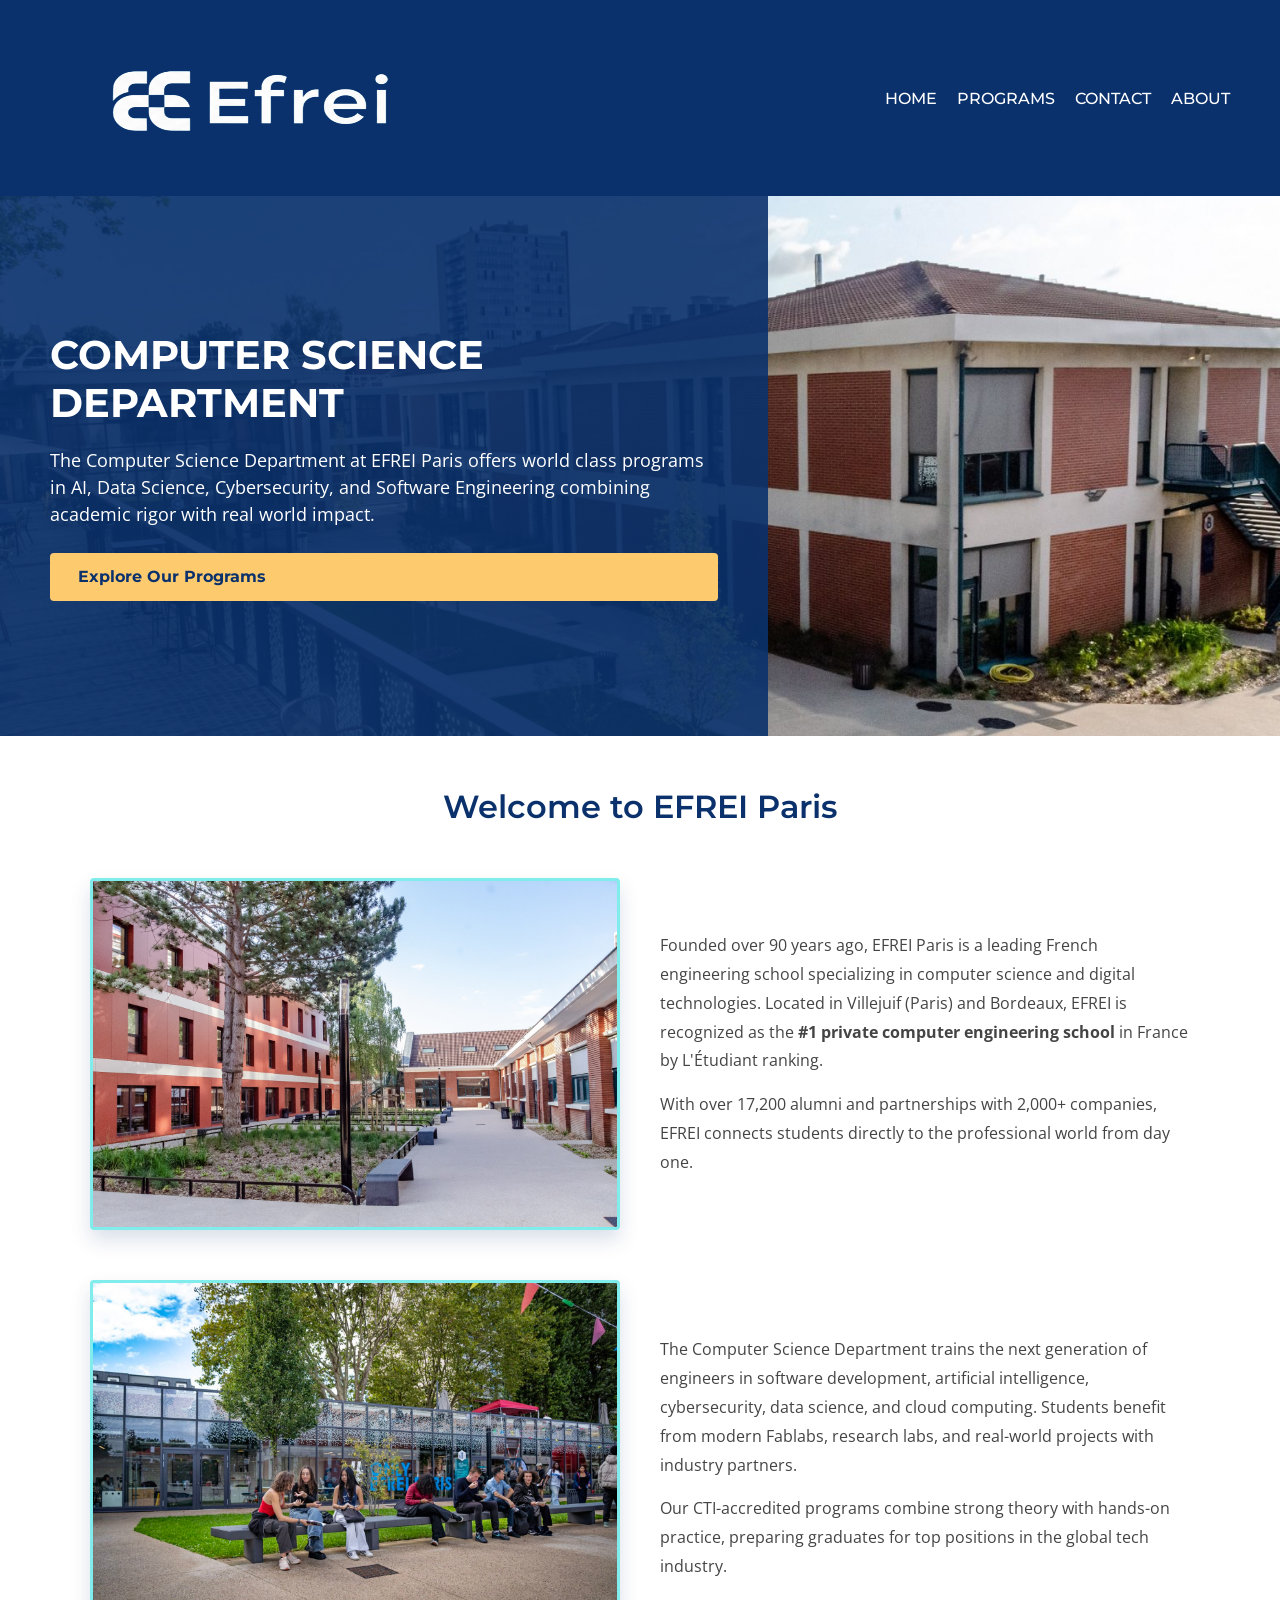
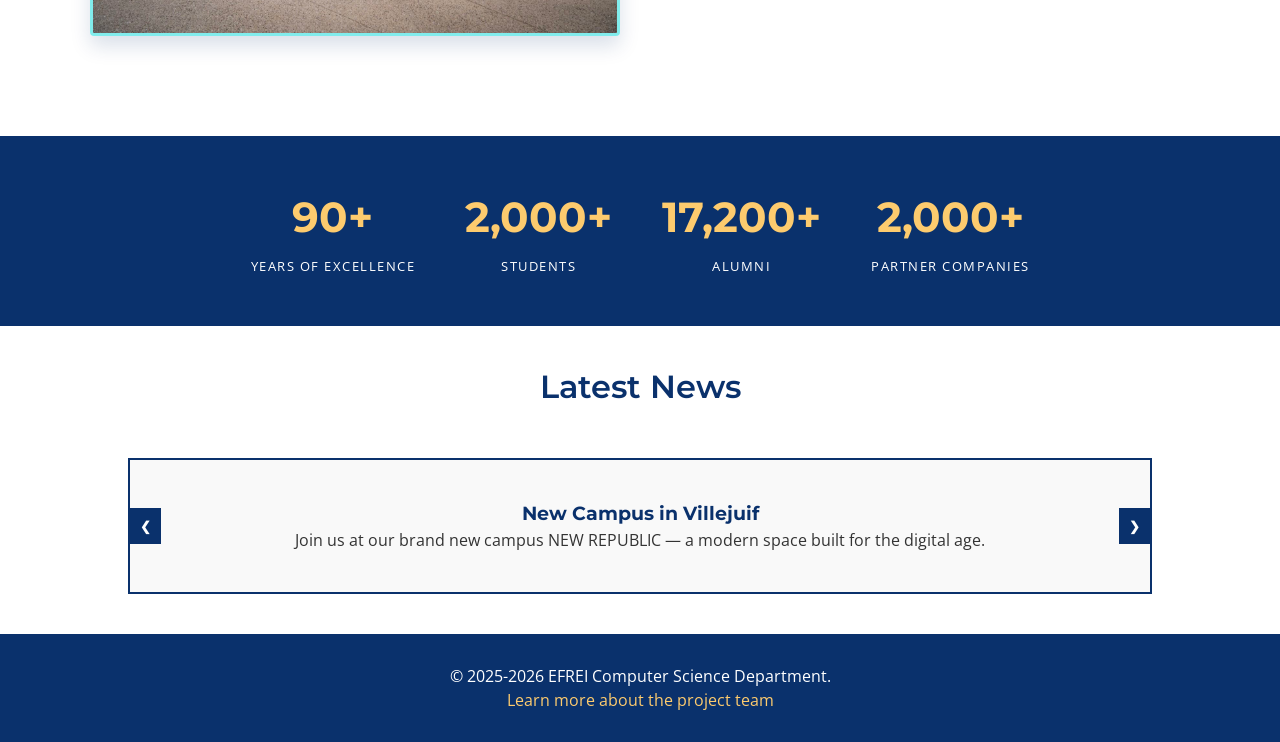
==== HTML/index.html @ 4d9aefb4 "1st commit web" ====
<!DOCTYPE html>
<html lang="en">
<head>
    <meta charset="UTF-8">
    <meta name="viewport" content="width=device-width, initial-scale=1.0">
    <title>Home | EFREI Computer Science</title>
    <link rel="stylesheet" href="../CSS/style.css">
</head>
<body>
    <header>
        <a href="./index.html"><img width="400" height="150" src="../IMG/EFREI_logo.png" alt="EFREI_logo" /></a>
        <nav>
            <ul>
                <li><a href="./index.html">Home</a></li>
                <li><a href="./courses.html">Programs</a></li>
                <li><a href="./contact.html">Contact</a></li>
                <li><a href="./about.html">About</a></li>
            </ul>
        </nav>
    </header>

    <main>

        <!-- Hero Section -->
        <section class="hero">
            <img src="../IMG/efrei-campus.jpg" alt="EFREI Campus" class="hero-img">
            <div class="hero-text-box">
                <h1>COMPUTER SCIENCE DEPARTMENT</h1>
                <p>The Computer Science Department at EFREI Paris offers world class programs in AI, Data Science, Cybersecurity, and Software Engineering combining academic rigor with real world impact.</p>
                <a href="./courses.html" class="hero-btn">Explore Our Programs</a>
            </div>
        </section>
        

        <!-- About Section -->
        <section class="main-info">
            <h2>Welcome to EFREI Paris</h2>

            <div class="content-row img-right">
                <div class="text-container">
                    <p>
                        Founded over 90 years ago, EFREI Paris is a leading French engineering school
                        specializing in computer science and digital technologies. Located in Villejuif
                        (Paris) and Bordeaux, EFREI is recognized as the <strong>#1 private computer
                        engineering school</strong> in France by L'Étudiant ranking.
                    </p>
                    <p style="margin-top: 15px;">
                        With over 17,200 alumni and partnerships with 2,000+ companies, EFREI connects
                        students directly to the professional world from day one.
                    </p>
                </div>
                <div class="img-container">
                    <img src="../IMG/campus-garden.png" alt="EFREI Campus Garden">
                </div>
            </div>

            <div class="content-row img-left">
                <div class="img-container">
                    <img src="../IMG/efrei-programs.jpg" alt="EFREI Programs">
                </div>
                <div class="text-container">
                    <p>
                        The Computer Science Department trains the next generation of engineers in
                        software development, artificial intelligence, cybersecurity, data science,
                        and cloud computing. Students benefit from modern Fablabs, research labs,
                        and real-world projects with industry partners.
                    </p>
                    <p style="margin-top: 15px;">
                        Our CTI-accredited programs combine strong theory with hands-on practice,
                        preparing graduates for top positions in the global tech industry.
                    </p>
                </div>
            </div>
        </section>

        <!-- Key Stats -->
        <section class="stats-section">
            <div class="stat-card">
                <h3>90+</h3>
                <p>Years of Excellence</p>
            </div>
            <div class="stat-card">
                <h3>2,000+</h3>
                <p>Students</p>
            </div>
            <div class="stat-card">
                <h3>17,200+</h3>
                <p>Alumni</p>
            </div>
            <div class="stat-card">
                <h3>2,000+</h3>
                <p>Partner Companies</p>
            </div>
        </section>

        <!-- News Slider -->
        <section>
            <h2 class="center-text" style="padding: 40px 0 10px;">Latest News</h2>
            <div class="image-slider">
                <div class="slider-track">
                    <div class="slide">
                        <h3>New Campus in Villejuif</h3>
                        <p>Join us at our brand new campus NEW REPUBLIC — a modern space built for the digital age.</p>
                    </div>
                    <div class="slide">
                        <h3>Upcoming Hackathon 2026</h3>
                        <p>Compete with students from all departments, showcase your skills and win amazing rewards.</p>
                    </div>
                    <div class="slide">
                        <h3>EFREI Ranked #1 Again</h3>
                        <p>EFREI confirmed as the #1 private computer engineering school in France by L'Étudiant.</p>
                    </div>
                </div>
                <div class="slider-buttons">
                    <button class="slider-btn" id="btn-prev">&#10094;</button>
                    <button class="slider-btn" id="btn-next">&#10095;</button>
                </div>
            </div>
        </section>

    </main>

    <footer>
        <p>&copy; 2025-2026 EFREI Computer Science Department.</p>
        <p><a href="about.html">Learn more about the project team</a></p>
    </footer>
    <script src="../JS/script.js"></script>
</body>
</html>
---- CSS/style.css ----
/* Google Fonts: Montserrat for headings, Open Sans for body text */
@import url('https://fonts.googleapis.com/css2?family=Montserrat:wght@500;700&family=Open+Sans:wght@300;400&display=swap');

/* Global color variables */
:root {
    --main-blue: #0A316C;
    --white: #FFFFFF;
    --light-blue: #81ECEC;
    --yellow: #FDCB6E;
}

/* Remove default browser margin/padding on all elements */
* {
    margin: 0;
    padding: 0;
    box-sizing: border-box;
}

/* Base body styles — flex column so footer sticks to bottom */
body {
    font-family: 'Open Sans', sans-serif;
    font-weight: 400;
    font-size: 16px;
    line-height: 1.5;
    background-color: var(--white);
    color: #333;
    display: flex;
    flex-direction: column;
    min-height: 100vh;
}

/* All headings use Montserrat and the main blue color */
h1, h2, h3 {
    font-family: 'Montserrat', sans-serif;
    color: var(--main-blue);
}

h1 {
    font-size: 40px;
    font-weight: 700;
    line-height: 1.2;
}

h2 {
    font-size: 32px;
    font-weight: 600;
    line-height: 1.3;
}

/* ===== HEADER & NAVIGATION ===== */

header {
    background-color: var(--main-blue);
    padding: 20px 50px;
    display: flex;
    justify-content: space-between;
    align-items: center;
}

nav ul {
    list-style: none;
    display: flex;
    gap: 20px;
}

nav ul li a {
    color: var(--white);
    text-decoration: none;
    font-family: 'Montserrat', sans-serif;
    font-weight: 500;
    text-transform: uppercase;
    transition: color 0.3s ease;
}

nav ul li a:hover {
    color: var(--yellow);
}

/* ===== HERO (index.html) ===== */

/* Hero container — relative so the image and text box can overlap */
.hero {
    position: relative;
    height: 60vh;
    display: flex;
    align-items: center;
    overflow: hidden;
}

/* Background photo fills the entire hero area */
.hero-img {
    position: absolute;
    top: 0;
    left: 0;
    width: 100%;
    height: 100%;
    object-fit: cover;
    z-index: 0;
}

/* Blue semi-transparent overlay on the left side with the title */
.hero-text-box {
    position: absolute;
    top: 0;
    left: 0;
    width: 60%;
    height: 100%;
    background-color: rgba(10, 49, 108, 0.9);
    display: flex;
    flex-direction: column;
    justify-content: center;
    padding: 0 50px;
    z-index: 1;
}

.hero-text-box h1 {
    color: var(--white);
    margin-bottom: 20px;
}

.hero-text-box p {
    color: var(--white);
    font-size: 18px;
}

/* CTA button inside the hero */
.hero-btn {
    display: inline-block;
    margin-top: 25px;
    padding: 12px 28px;
    background-color: var(--yellow);
    color: var(--main-blue);
    font-family: 'Montserrat', sans-serif;
    font-weight: 700;
    text-decoration: none;
    border-radius: 4px;
    transition: background-color 0.3s;
}

.hero-btn:hover {
    background-color: var(--light-blue);
}

/* ===== ABOUT SECTION (index.html) ===== */

.main-info {
    max-width: 1200px;
    margin: 0 auto;
    padding: 50px;
}

.main-info h2 {
    text-align: center;
    margin-bottom: 50px;
}

/* Each row alternates image left/right using flex-direction */
.content-row {
    display: flex;
    align-items: center;
    gap: 40px;
    margin-bottom: 50px;
}

.content-row.img-right {
    flex-direction: row-reverse;
}

.content-row.img-left {
    flex-direction: row;
}

.text-container {
    flex: 1;
}

.text-container p {
    font-size: 16px;
    line-height: 1.8;
    color: #444;
}

.img-container {
    flex: 1;
}

.img-container img {
    width: 100%;
    height: auto;
    border-radius: 4px;
    box-shadow: 0 10px 20px rgba(10, 49, 108, 0.15);
    border: 3px solid var(--light-blue);
    display: block;
}

/* ===== STATS SECTION (index.html) ===== */

.stats-section {
    display: flex;
    justify-content: center;
    gap: 50px;
    padding: 50px;
    background-color: var(--main-blue);
    flex-wrap: wrap;
}

.stat-card {
    text-align: center;
    color: var(--white);
}

/* Large number in yellow */
.stat-card h3 {
    font-size: 42px;
    color: var(--yellow);
    margin-bottom: 8px;
}

.stat-card p {
    font-size: 13px;
    text-transform: uppercase;
    letter-spacing: 1.5px;
    color: var(--white);
}

/* ===== NEWS SLIDER (index.html) ===== */

.image-slider {
    width: 80%;
    margin: 40px auto;
    position: relative;
    overflow: hidden;
    border: 2px solid var(--main-blue);
}

/* All slides sit in a row; JS moves this track left/right */
.slider-track {
    display: flex;
    transition: transform 0.5s ease;
}

/* Each slide takes the full width of the slider */
.slide {
    min-width: 100%;
    padding: 40px;
    text-align: center;
    background: #f9f9f9;
}

/* Prev/Next buttons centered vertically over the slider */
.slider-buttons {
    position: absolute;
    top: 50%;
    width: 100%;
    display: flex;
    justify-content: space-between;
    transform: translateY(-50%);
}

.slider-btn {
    background: var(--main-blue);
    color: white;
    border: none;
    padding: 10px;
    cursor: pointer;
}

/* ===== SHARED UTILITIES ===== */

/* Generic page wrapper with padding */
.main-container {
    padding: 50px;
}

.center-text {
    text-align: center;
}

/* Generic form styles used on contact page */
form {
    width: 50%;
    margin: 40px auto;
    display: flex;
    flex-direction: column;
    gap: 15px;
}

input, textarea {
    padding: 10px;
    border: 1px solid #ccc;
    border-radius: 4px;
}

/* Default button style used by form submit and slider arrows */
button {
    padding: 12px;
    background-color: var(--main-blue);
    color: var(--white);
    border: none;
    font-family: 'Montserrat', sans-serif;
    font-weight: 700;
    cursor: pointer;
    transition: 0.3s;
}

button:hover {
    background-color: var(--light-blue);
    color: var(--main-blue);
}

/* ===== FOOTER ===== */

/* margin-top: auto pushes footer to the bottom of the page */
footer {
    background-color: var(--main-blue);
    color: var(--white);
    padding: 30px;
    text-align: center;
    margin-top: auto;
}

footer a {
    color: var(--yellow);
    text-decoration: none;
}

/* ===== PROGRAMS PAGE (courses.html) ===== */

.page-subtitle {
    color: #555;
    margin: 10px 0 30px;
}

.tab-buttons {
    display: flex;
    gap: 10px;
    margin-bottom: 25px;
    flex-wrap: wrap;
}

.tab-btn {
    padding: 10px 28px;
    background-color: var(--white);
    color: var(--main-blue);
    border: 2px solid var(--main-blue);
    font-family: 'Montserrat', sans-serif;
    font-weight: 700;
    cursor: pointer;
    border-radius: 4px;
    transition: 0.3s;
}

.tab-btn:hover,
.tab-btn.active {
    background-color: var(--main-blue);
    color: var(--white);
}

/* Hides inactive tab content */
.hidden {
    display: none;
}

/* Table styles shared by all program tables */
table {
    width: 80%;
    margin: 40px auto;
    border-collapse: collapse;
}

th, td {
    padding: 15px;
    border: 1px solid #ddd;
    text-align: left;
}

th {
    background-color: var(--main-blue);
    color: var(--white);
}

.note {
    margin-top: 15px;
    font-size: 14px;
    color: #666;
    font-style: italic;
}

/* ===== CONTACT PAGE (contact.html) ===== */

/* Stacks contact info blocks above the message form */
.contact-layout {
    display: flex;
    flex-direction: column;
    gap: 40px;
    margin-top: 40px;
}

.contact-info h3,
.contact-form h3 {
    margin-bottom: 25px;
}

/* Contact blocks sit side by side in a row */
.contact-info {
    display: flex;
    gap: 20px;
    flex-wrap: wrap;
}

.contact-block {
    flex: 1;
    min-width: 200px;
    padding: 20px;
    border-left: 4px solid var(--main-blue);
    background-color: #f5f7fa;
}

.contact-block h4 {
    font-family: 'Montserrat', sans-serif;
    color: var(--main-blue);
    margin-bottom: 10px;
}

.contact-block p {
    margin-bottom: 5px;
    color: #444;
}

/* Override the default centered form width inside contact layout */
.contact-form form {
    width: 100%;
    margin: 0;
}

/* ===== ABOUT PAGE (about.html) ===== */

.student-list {
    list-style-type: square;
    padding-left: 20px;
}

.student-list li {
    font-size: 14px;
    text-transform: uppercase;
    font-weight: 300;
    letter-spacing: 1.5px;
    margin-bottom: 10px;
    color: var(--main-blue);
}

.team-box {
    margin-top: 20px;
}

/* ===== RESPONSIVE ===== */

@media (max-width: 768px) {
    /* Hero text fills the full width on small screens */
    .hero-text-box {
        width: 100%;
    }

    /* Stack image/text rows vertically on mobile */
    .content-row.img-left,
    .content-row.img-right {
        flex-direction: column;
        text-align: center;
    }

    form, table {
        width: 90%;
    }
}
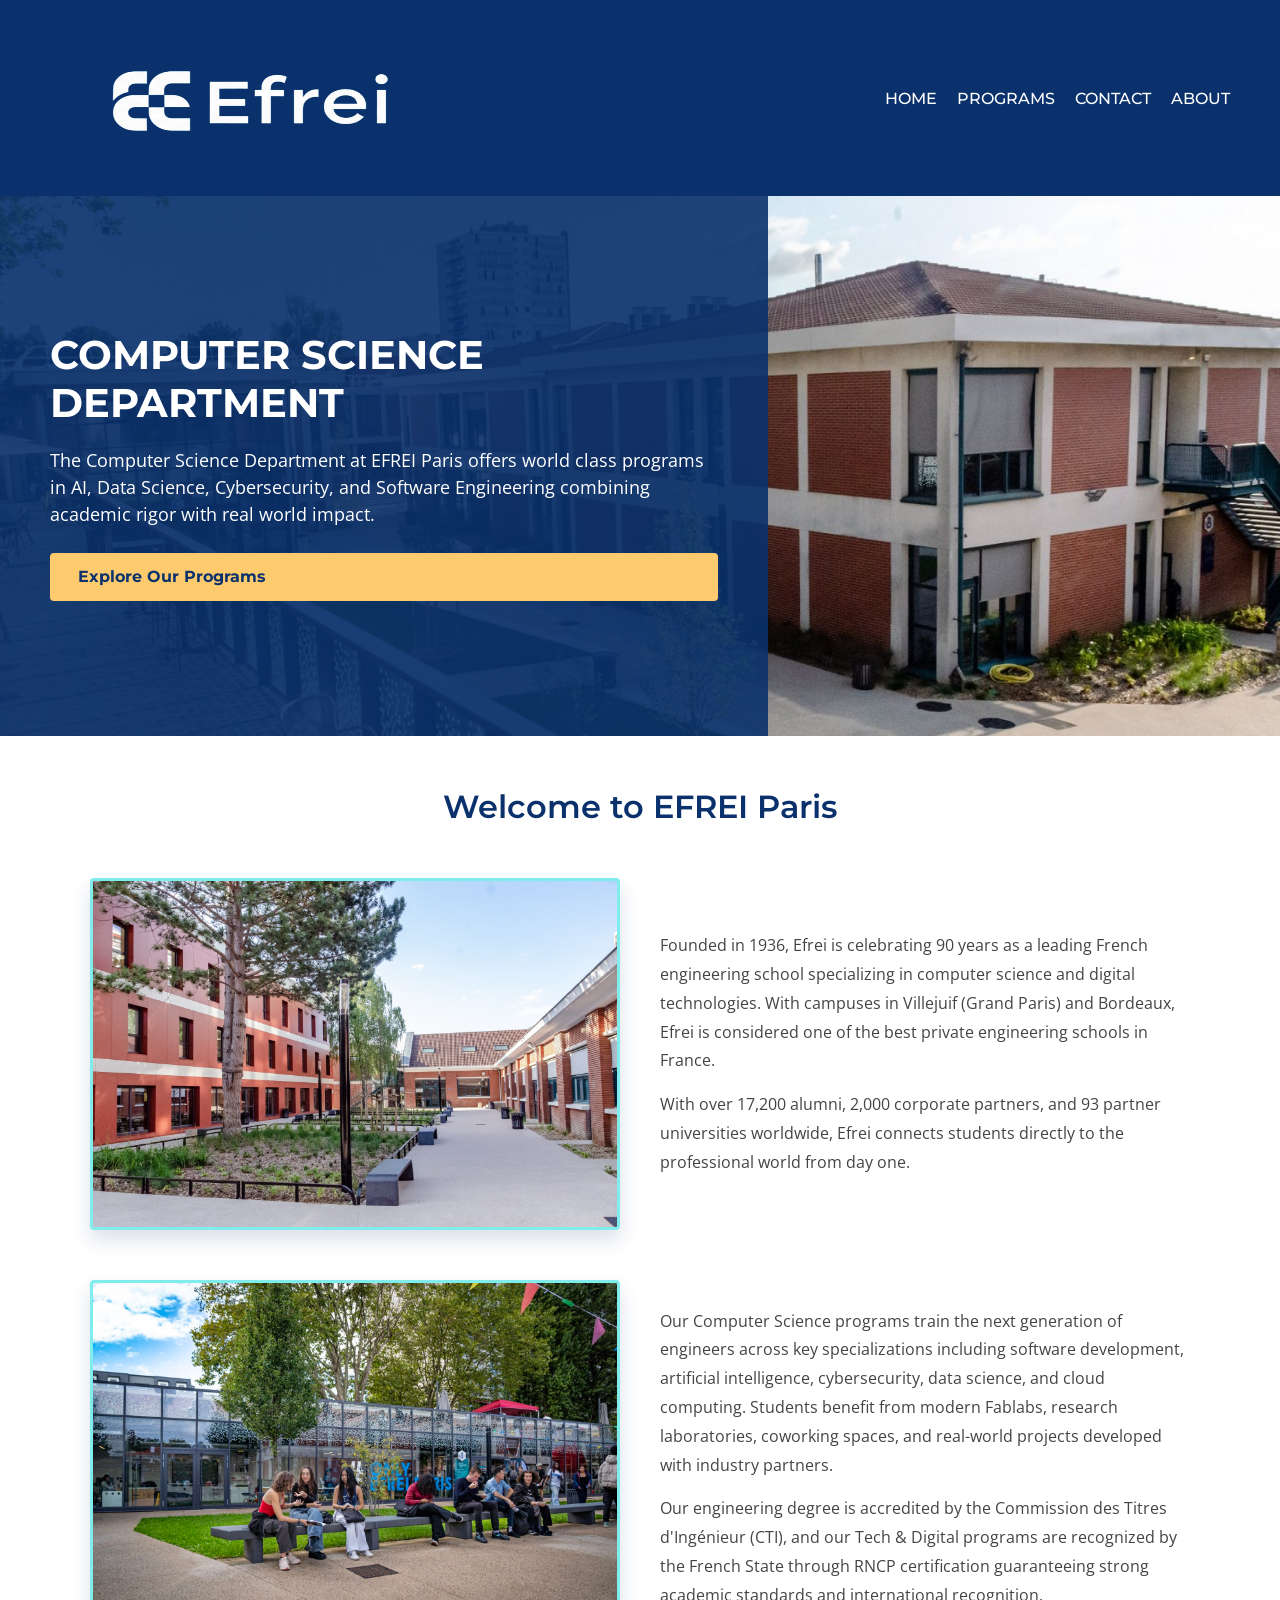
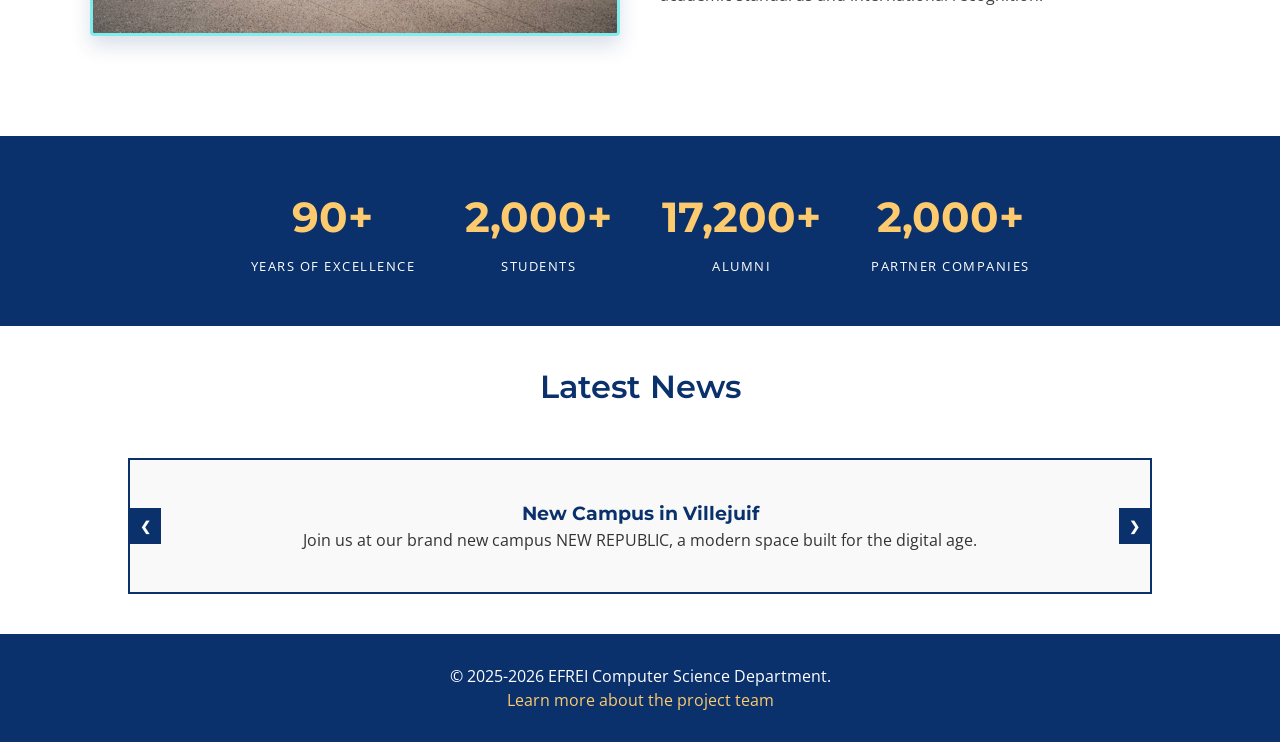
==== commit 147f3b87: "2nd commit web" ====
--- a/HTML/index.html
+++ b/HTML/index.html
@@ -39,14 +39,10 @@
             <div class="content-row img-right">
                 <div class="text-container">
                     <p>
-                        Founded over 90 years ago, EFREI Paris is a leading French engineering school
-                        specializing in computer science and digital technologies. Located in Villejuif
-                        (Paris) and Bordeaux, EFREI is recognized as the <strong>#1 private computer
-                        engineering school</strong> in France by L'Étudiant ranking.
+                        Founded in 1936, Efrei is celebrating 90 years as a leading French engineering school specializing in computer science and digital technologies. With campuses in Villejuif (Grand Paris) and Bordeaux, Efrei is considered one of the best private engineering schools in France.
                     </p>
                     <p style="margin-top: 15px;">
-                        With over 17,200 alumni and partnerships with 2,000+ companies, EFREI connects
-                        students directly to the professional world from day one.
+                        With over 17,200 alumni, 2,000 corporate partners, and 93 partner universities worldwide, Efrei connects students directly to the professional world from day one.
                     </p>
                 </div>
                 <div class="img-container">
@@ -60,14 +56,10 @@
                 </div>
                 <div class="text-container">
                     <p>
-                        The Computer Science Department trains the next generation of engineers in
-                        software development, artificial intelligence, cybersecurity, data science,
-                        and cloud computing. Students benefit from modern Fablabs, research labs,
-                        and real-world projects with industry partners.
+                        Our Computer Science programs train the next generation of engineers across key specializations including software development, artificial intelligence, cybersecurity, data science, and cloud computing. Students benefit from modern Fablabs, research laboratories, coworking spaces, and real-world projects developed with industry partners.
                     </p>
                     <p style="margin-top: 15px;">
-                        Our CTI-accredited programs combine strong theory with hands-on practice,
-                        preparing graduates for top positions in the global tech industry.
+                        Our engineering degree is accredited by the Commission des Titres d'Ingénieur (CTI), and our Tech & Digital programs are recognized by the French State through RNCP certification guaranteeing strong academic standards and international recognition.
                     </p>
                 </div>
             </div>
@@ -100,7 +92,7 @@
                 <div class="slider-track">
                     <div class="slide">
                         <h3>New Campus in Villejuif</h3>
-                        <p>Join us at our brand new campus NEW REPUBLIC — a modern space built for the digital age.</p>
+                        <p>Join us at our brand new campus NEW REPUBLIC, a modern space built for the digital age.</p>
                     </div>
                     <div class="slide">
                         <h3>Upcoming Hackathon 2026</h3>
--- a/CSS/style.css
+++ b/CSS/style.css
@@ -47,7 +47,7 @@
     line-height: 1.3;
 }
 
-/* ===== HEADER & NAVIGATION ===== */
+/* HEADER & NAVIGATION*/
 
 header {
     background-color: var(--main-blue);
@@ -76,7 +76,7 @@
     color: var(--yellow);
 }
 
-/* ===== HERO (index.html) ===== */
+/*HERO (index.html)*/
 
 /* Hero container — relative so the image and text box can overlap */
 .hero {
@@ -141,7 +141,7 @@
     background-color: var(--light-blue);
 }
 
-/* ===== ABOUT SECTION (index.html) ===== */
+/* ABOUT SECTION (index.html)*/
 
 .main-info {
     max-width: 1200px;
@@ -193,7 +193,7 @@
     display: block;
 }
 
-/* ===== STATS SECTION (index.html) ===== */
+/*STATS SECTION (index.html)*/
 
 .stats-section {
     display: flex;
@@ -223,7 +223,7 @@
     color: var(--white);
 }
 
-/* ===== NEWS SLIDER (index.html) ===== */
+/*NEWS SLIDER (index.html) */
 
 .image-slider {
     width: 80%;
@@ -265,7 +265,7 @@
     cursor: pointer;
 }
 
-/* ===== SHARED UTILITIES ===== */
+/*SHARED UTILITIES*/
 
 /* Generic page wrapper with padding */
 .main-container {
@@ -308,7 +308,7 @@
     color: var(--main-blue);
 }
 
-/* ===== FOOTER ===== */
+/*FOOTER*/
 
 /* margin-top: auto pushes footer to the bottom of the page */
 footer {
@@ -324,7 +324,7 @@
     text-decoration: none;
 }
 
-/* ===== PROGRAMS PAGE (courses.html) ===== */
+/*PROGRAMS PAGE (courses.html)*/
 
 .page-subtitle {
     color: #555;
@@ -386,7 +386,14 @@
     font-style: italic;
 }
 
-/* ===== CONTACT PAGE (contact.html) ===== */
+/* Separates the two cycles inside Programme Grande École */
+.cycle-title {
+    margin-top: 40px;
+    padding-bottom: 8px;
+    border-bottom: 2px solid var(--main-blue);
+}
+
+/*CONTACT PAGE (contact.html)*/
 
 /* Stacks contact info blocks above the message form */
 .contact-layout {
@@ -433,7 +440,7 @@
     margin: 0;
 }
 
-/* ===== ABOUT PAGE (about.html) ===== */
+/*ABOUT PAGE (about.html)*/
 
 .student-list {
     list-style-type: square;
@@ -453,7 +460,7 @@
     margin-top: 20px;
 }
 
-/* ===== RESPONSIVE ===== */
+/*RESPONSIVE*/
 
 @media (max-width: 768px) {
     /* Hero text fills the full width on small screens */
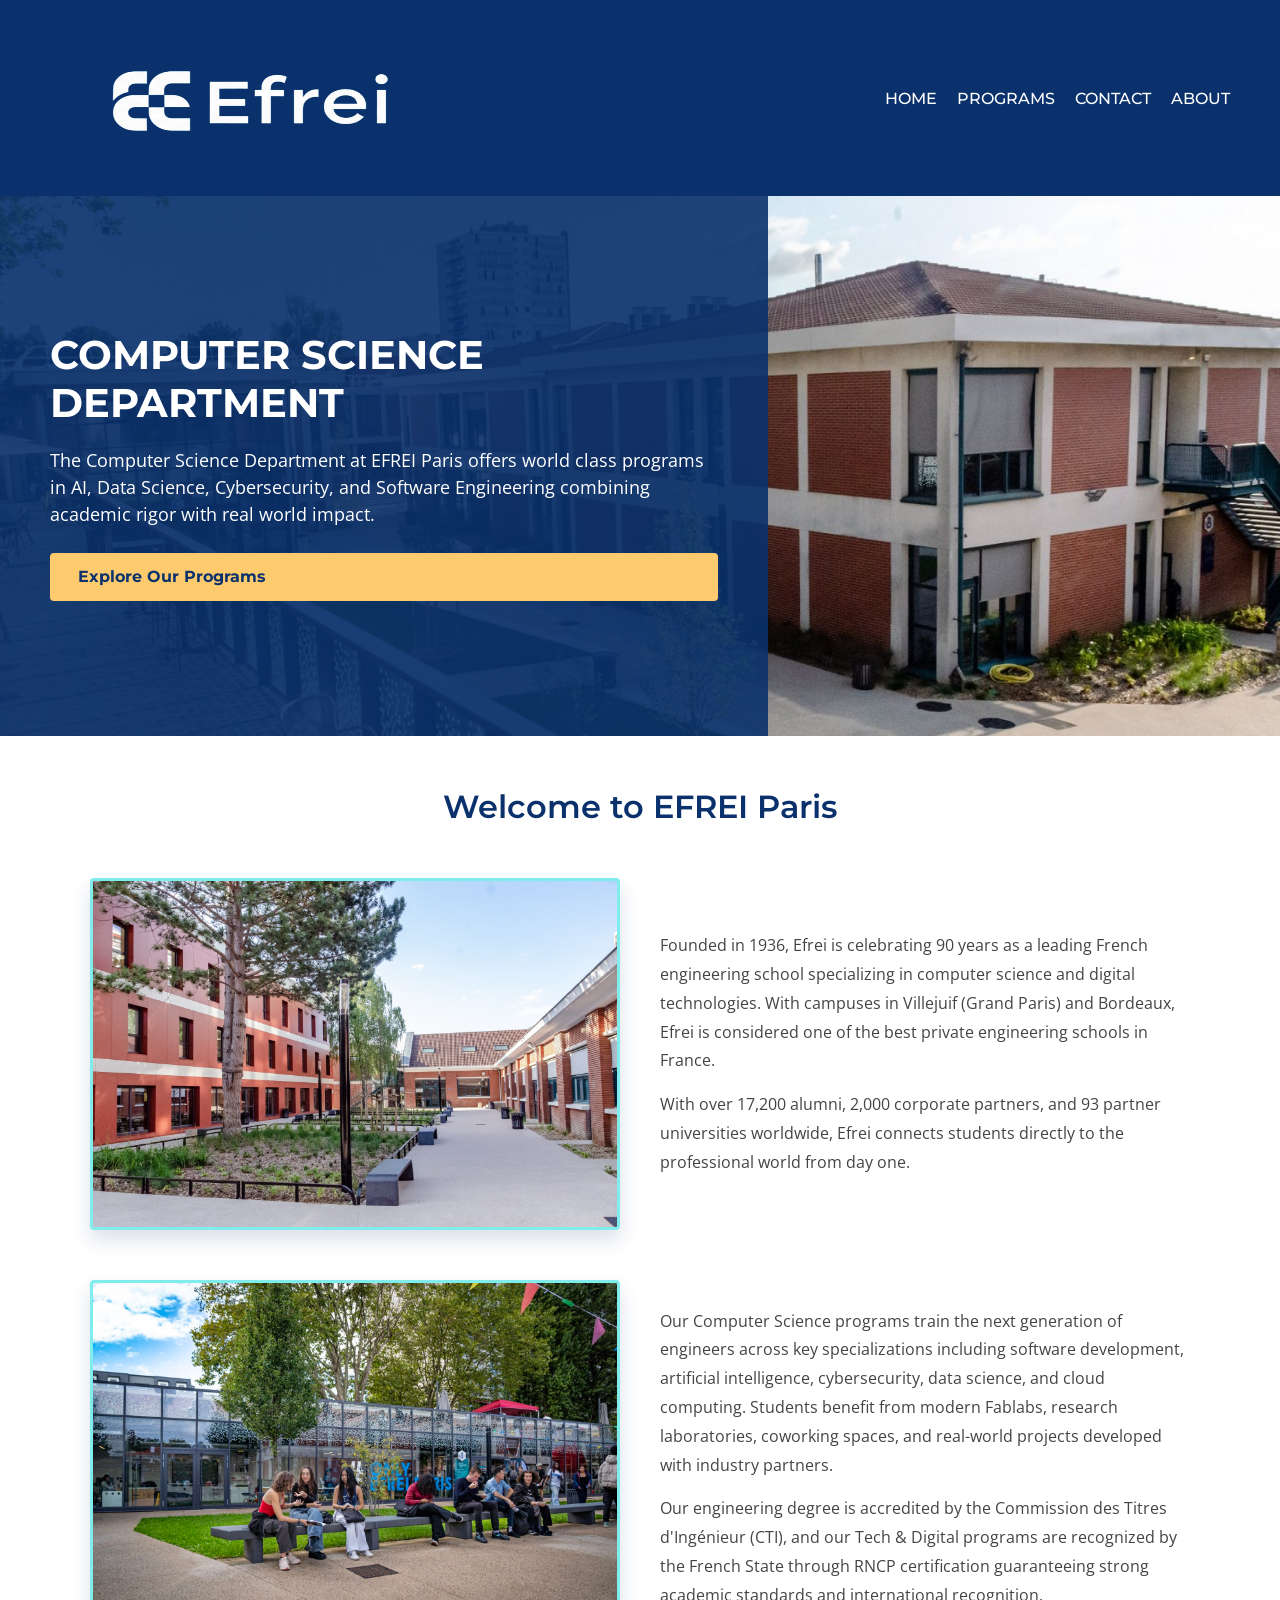
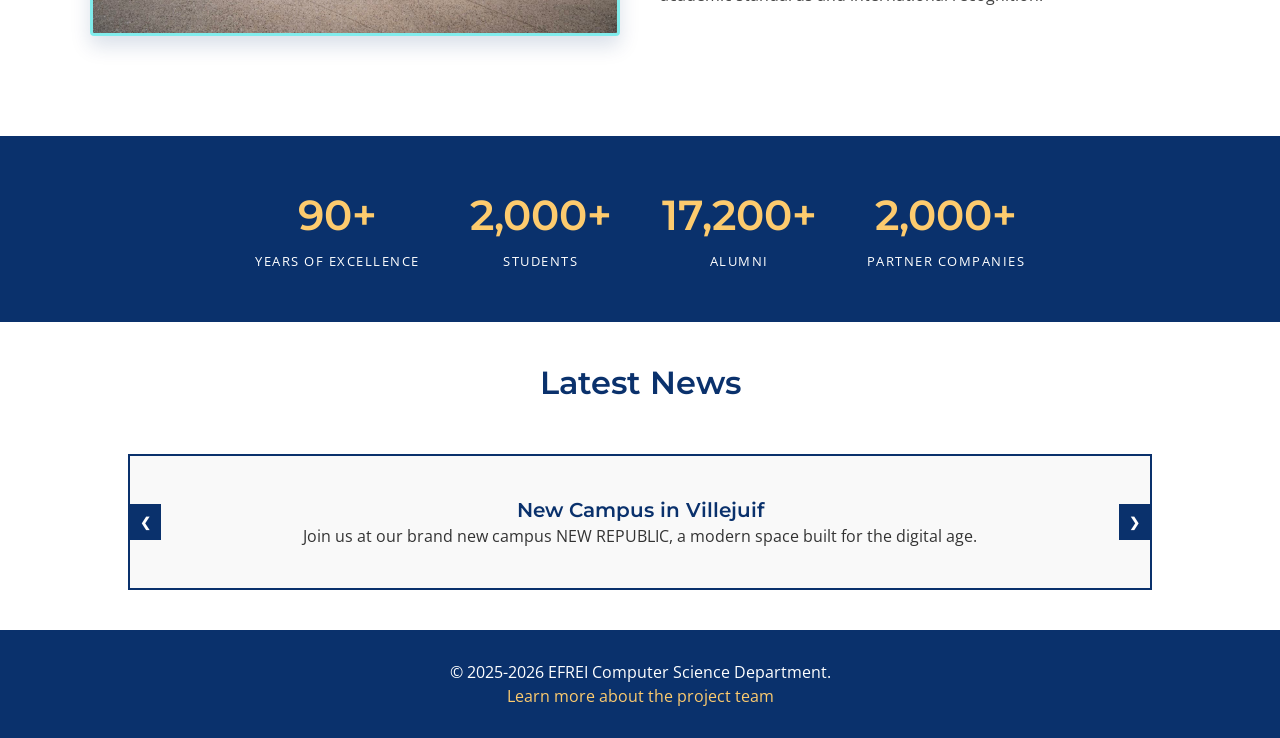
==== commit f3d8887d: "W3C validated" ====
--- a/HTML/index.html
+++ b/HTML/index.html
@@ -41,7 +41,7 @@
                     <p>
                         Founded in 1936, Efrei is celebrating 90 years as a leading French engineering school specializing in computer science and digital technologies. With campuses in Villejuif (Grand Paris) and Bordeaux, Efrei is considered one of the best private engineering schools in France.
                     </p>
-                    <p style="margin-top: 15px;">
+                    <p>
                         With over 17,200 alumni, 2,000 corporate partners, and 93 partner universities worldwide, Efrei connects students directly to the professional world from day one.
                     </p>
                 </div>
@@ -58,15 +58,15 @@
                     <p>
                         Our Computer Science programs train the next generation of engineers across key specializations including software development, artificial intelligence, cybersecurity, data science, and cloud computing. Students benefit from modern Fablabs, research laboratories, coworking spaces, and real-world projects developed with industry partners.
                     </p>
-                    <p style="margin-top: 15px;">
-                        Our engineering degree is accredited by the Commission des Titres d'Ingénieur (CTI), and our Tech & Digital programs are recognized by the French State through RNCP certification guaranteeing strong academic standards and international recognition.
+                    <p>
+                        Our engineering degree is accredited by the Commission des Titres d'Ingénieur (CTI), and our Tech &amp; Digital programs are recognized by the French State through RNCP certification guaranteeing strong academic standards and international recognition.
                     </p>
                 </div>
             </div>
         </section>
 
         <!-- Key Stats -->
-        <section class="stats-section">
+        <div class="stats-section">
             <div class="stat-card">
                 <h3>90+</h3>
                 <p>Years of Excellence</p>
@@ -83,11 +83,11 @@
                 <h3>2,000+</h3>
                 <p>Partner Companies</p>
             </div>
-        </section>
+        </div>
 
         <!-- News Slider -->
-        <section>
-            <h2 class="center-text" style="padding: 40px 0 10px;">Latest News</h2>
+        <section aria-labelledby="news-heading">
+            <h2 id="news-heading" class="center-text news-heading">Latest News</h2>
             <div class="image-slider">
                 <div class="slider-track">
                     <div class="slide">
--- a/CSS/style.css
+++ b/CSS/style.css
@@ -1,5 +1,5 @@
 /* Google Fonts: Montserrat for headings, Open Sans for body text */
-@import url('https://fonts.googleapis.com/css2?family=Montserrat:wght@500;700&family=Open+Sans:wght@300;400&display=swap');
+@import url('https://fonts.googleapis.com/css2?family=Montserrat:wght@500;600;700&family=Open+Sans:wght@300;400&display=swap');
 
 /* Global color variables */
 :root {
@@ -30,7 +30,7 @@
 }
 
 /* All headings use Montserrat and the main blue color */
-h1, h2, h3 {
+h1, h2, h3, h4 {
     font-family: 'Montserrat', sans-serif;
     color: var(--main-blue);
 }
@@ -45,6 +45,12 @@
     font-size: 32px;
     font-weight: 600;
     line-height: 1.3;
+}
+
+h3 {
+    font-size: 20px;
+    font-weight: 600;
+    line-height: 1.4;
 }
 
 /* HEADER & NAVIGATION*/
@@ -180,6 +186,10 @@
     color: #444;
 }
 
+.text-container p + p {
+    margin-top: 15px;
+}
+
 .img-container {
     flex: 1;
 }
@@ -274,6 +284,22 @@
 
 .center-text {
     text-align: center;
+}
+
+.news-heading {
+    padding: 40px 0 10px;
+}
+
+.visually-hidden {
+    position: absolute;
+    width: 1px;
+    height: 1px;
+    margin: -1px;
+    padding: 0;
+    border: 0;
+    overflow: hidden;
+    clip: rect(0, 0, 0, 0);
+    white-space: nowrap;
 }
 
 /* Generic form styles used on contact page */
@@ -403,8 +429,9 @@
     margin-top: 40px;
 }
 
-.contact-info h3,
-.contact-form h3 {
+.contact-info h2,
+.contact-form h2 {
+    font-size: 22px;
     margin-bottom: 25px;
 }
 
@@ -423,7 +450,8 @@
     background-color: #f5f7fa;
 }
 
-.contact-block h4 {
+.contact-block h3 {
+    font-size: 16px;
     font-family: 'Montserrat', sans-serif;
     color: var(--main-blue);
     margin-bottom: 10px;
